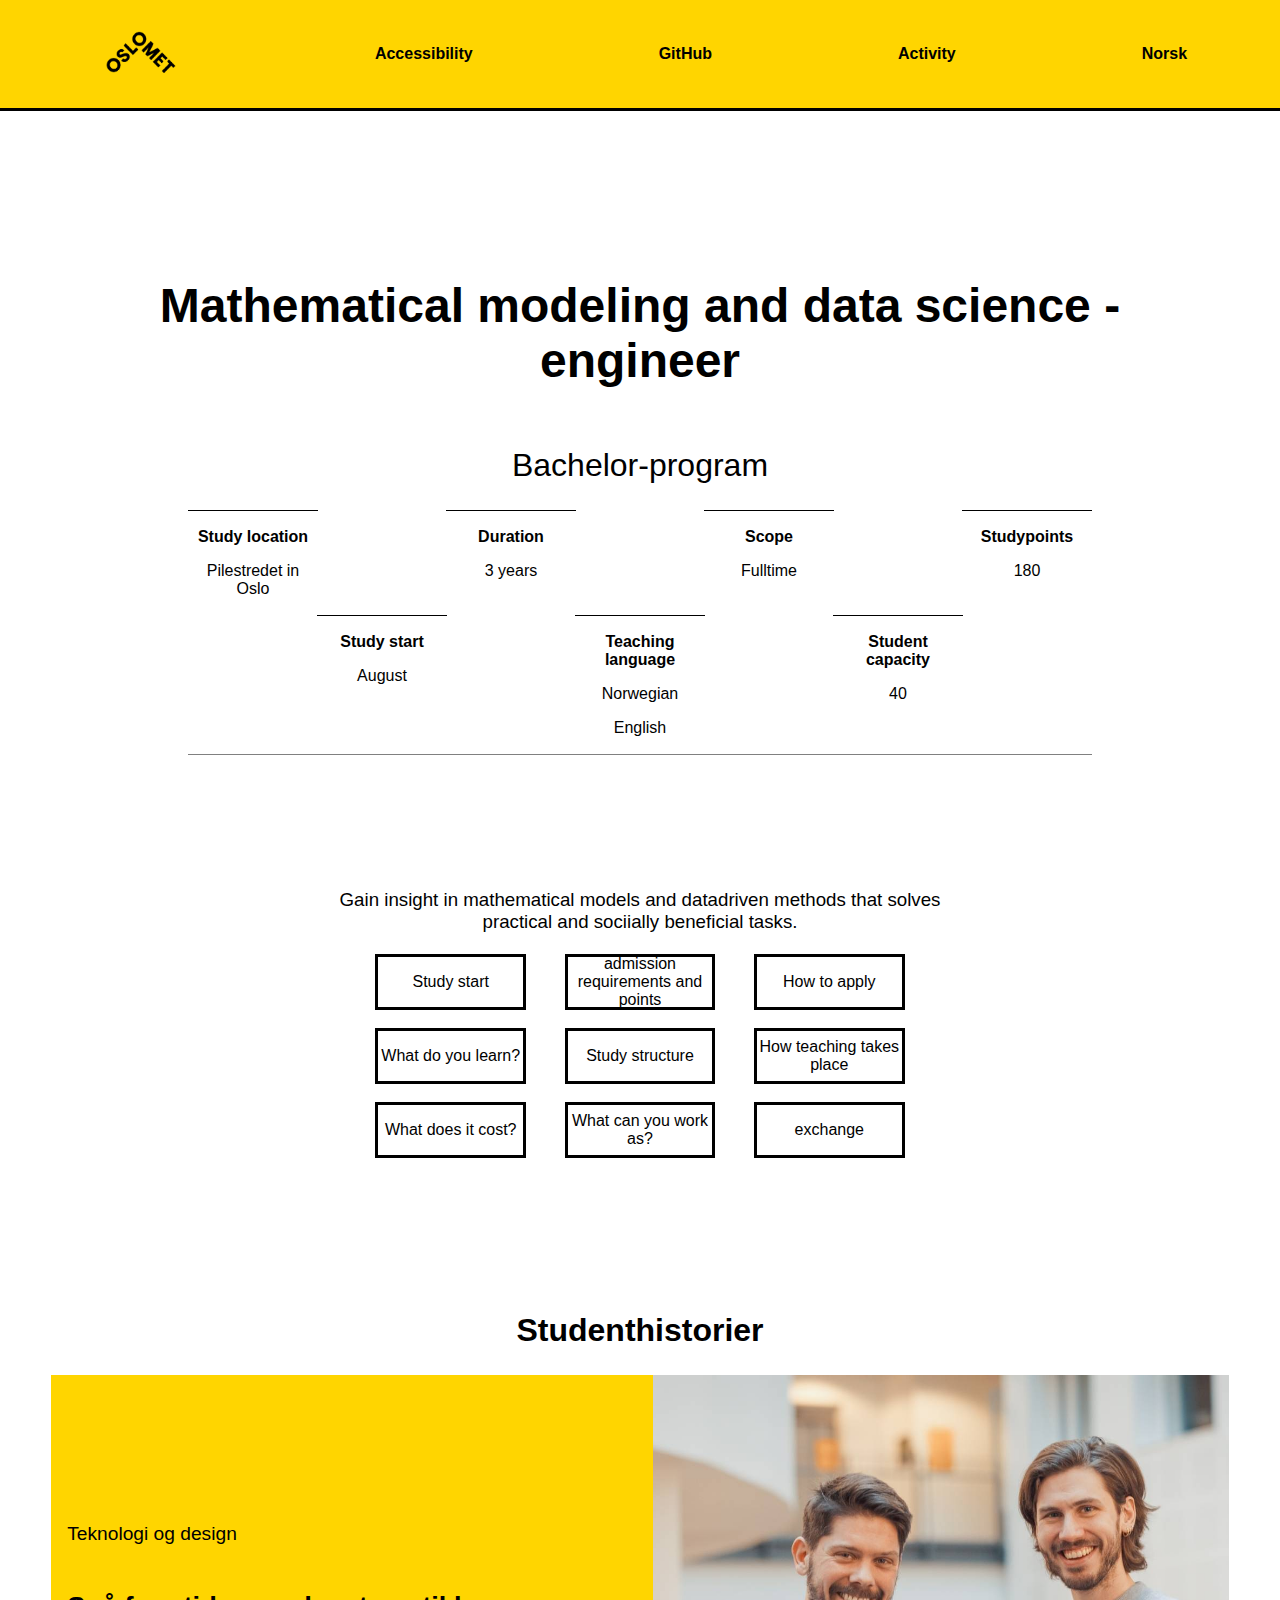
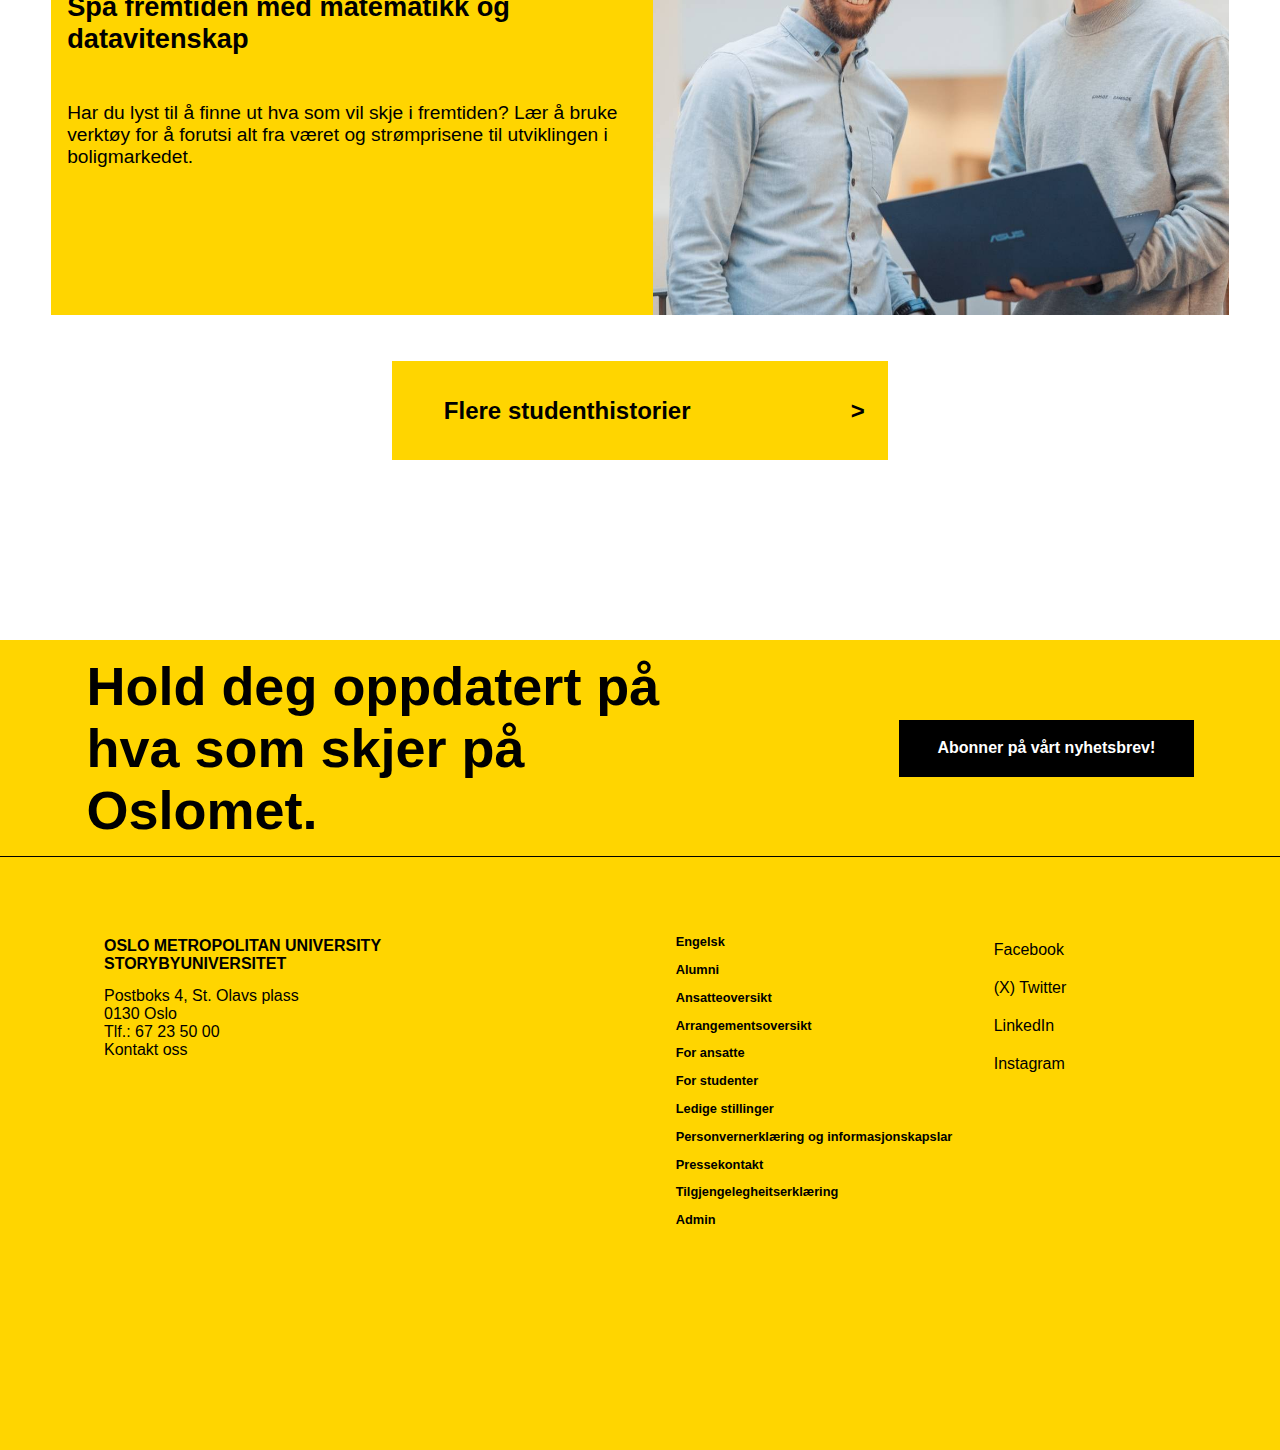
==== EnglishIndex.html @ 8f79d0a3 "translating the site" ====
<!DOCTYPE html>
<html lang="en">
<head>
    <meta charset="UTF-8">
    <meta name="viewport" content="width=device-width, initial-scale=1.0">
    <link rel="icon" href="Images/favicon.ico" type="image/x-icon">
    <link rel="stylesheet" href="style.css">
    <title>OsloMet</title>
    <script src="script.js"></script>
</head>
<body>
    <header>
        <nav>
            <a href="index.html"><img src="Images/OsloMet-logo.png" alt="Oslomet-Logo" id="OsloMetLogo" style="width: 6em"></a>
            <a href="undersider/accessibility.html" target="_blank"><p>Accessibility</p></a>
            <a href="undersider/github.html" target="_blank"><p>GitHub</p></a>
            <a href="undersider/activitiy.html" target="_blank"><p>Activity</p></a>
            <a href="index.html"><p>Norsk</p></a>
        <!-- The navigation bar that pops up under the main menu  -->
        <!-- <div id="bottomNav">
            <a href="undersider/accessibility.html" target="_blank"><p>Accessibility</p></a>
            <a href="undersider/github.html" target="_blank"><p>GitHub</p></a>
            <a href="undersider/activitiy.html" target="_blank"><p>Activity</p></a>
        </div> -->
        </nav>

        <!-- A darker layer that appears under the navigation bar and over the main content of the website that indicates
         that the bottom navigation bar is open-->
         <!-- <div id="Cover" onclick="closeUnderMenu()"></div> -->
    </header>
    <main>
        <h1>Mathematical modeling and data science - engineer</h1>
        <h2>Bachelor-program</h2>

        <table class="Bachelor-program">
            <tr>
                <td>
                    <p>Study location</p>
                    <p>Pilestredet in Oslo</p>
                </td>
                <td>
                    <p>Duration</p>
                    <p>3 years</p>
                </td>
                <td>
                    <p>Scope</p>
                    <p>Fulltime</p>
                </td>
                <td>
                    <p>Studypoints</p>
                    <p>180</p>
                </td>

            <tr>
                <td>
                    <p>Study start</p>
                    <p>August</p>
                </td>
                <td>
                    <p>Teaching language</p>
                    <p>Norwegian</p>
                    <p>English</p>
                </td>
                <td>
                    <p>Student capacity</p>
                    <p>40</p>
                </td>
            </tr>
            </tr>
        </table>
        
        <section>
            <h3>Gain insight in mathematical models and datadriven methods that solves practical and sociially beneficial tasks.</h3>
            <table>
                <tr>
                    <td class="InfoButton" id="button-1" onclick="openInfo('1')">Study start</td>
                    <td class="InfoButton" id="button-2" onclick="openInfo('2')">admission requirements and points</td>
                    <td class="InfoButton" id="button-3" onclick="openInfo('3')">How to apply</td>
                </tr>
                <tr>
                    <td class="InfoButton" id="button-4" onclick="openInfo('4')">What do you learn?</td>
                    <td class="InfoButton" id="button-5" onclick="openInfo('5')">Study structure</td>
                    <td class="InfoButton" id="button-6" onclick="openInfo('6')">How teaching takes place</td>
                </tr>
                <tr>
                    <td class="InfoButton" id="button-7" onclick="openInfo('7')">What does it cost?</td>
                    <td class="InfoButton"  id="button-8" onclick="openInfo('8')">What can you work as?</td>
                    <td class="InfoButton" id="button-9" onclick="openInfo('9')">exchange</td>
                </tr>
            </table>

            <div class="InfoSection" id="info-1">
                <p>
                    Informasjon om program, timeplaner, pensum, fadderuker og mye mer finner du på studiestartsiden for matematisk modellering og datavitenskap - ingeniør (student.oslomet.no).
                </p>
                <p>
                    NB! Vær obs på at timeplanen som ligger på studiestartsiden er en timeplan for alle studentene på kullet.
                </p>
                <p>
                    For å se din personlige timeplan må du logge deg inn på "Min side" (student.oslomet.no) etter at du har aktivert IT-kontoen din og du er blitt plassert i klasse/gruppe. Dette skjer vanligvis uken før studiestart.
                </p>
            </div>

            <div class="InfoSection" id="info-2">
                <p>
                    For å søke på dette programmet må du ha
                </p>
                <ul>
                    <li>
                        generell studiekompetanse (samordnaopptak.no) eller oppfylle kravene til realkompetanse
                    </li>
                    <li>
                        matematikk R1 og R2
                    </li>
                    <li>
                        fysikk 1
                    </li>
                </ul>
                <p>
                    Det kan ære konkurranse om plassene. Ved forrige opptak kom alle kvalifiserte søkere inn.
                </p>
                <p>
                    Hvis du mangler generell studiekompetanse eller enkelte fag fra videregående skole, kan du søke på dette studiet om du har bestått ettårig forkurs for ingeniørutdanning.
                </p>
            </div>

            <div class="InfoSection" id="info-3">
                <p>
                    Du søker på Samordna opptak med studiekode 215 503.
                </p>
                <ul>
                    <li>15. april: ordinær søknadsfrist</li>
                    <li>1. mars: frist for enkelte søkere</li>
                </ul>
                <p>
                    Mer om å søke på bachelor.
                </p>
            </div>

            <div class="InfoSection" id="info-4">
                <p>
                    Bachelor i matematisk modellering og datavitenskap kobler sammen matematikk, informatikk, fysikk og statistikk.  
                </p>
                <p>
                    Du får innsikt i matematiske modeller som brukes i praktisk problemløsning blant annet i medisinsk kjemi, biologiske prosesser og ulike samfunnssystemer. 
                </p>
                <p>
                    Det første studieåret har du emner i blant annet matematikk, programmering, fysikk og kjemi for å få en felles forståelse av tematikken.
                </p>
                <p>
                    Det siste semesteret skriver du en bacheloroppgave tett knyttet til problemstillinger i arbeidslivet.
                </p>
                <p>
                    Første året velger du hvilken av disse spesialiseringene du vil ta.
                </p>
                <p>INSERT BUTTONS</p>
            </div>
            
            <div class="InfoSection" id="info-5">
                <p>Info kommer etter hvert</p>
            </div>

            <div class="InfoSection" id="info-6">
                <p>
                    Undervisningen er en kombinasjon av
                </p>
                <ul>
                    <li>Prosjektarbeid</li>
                    <li>workshop</li>
                    <li>presentasjoner</li>
                    <li>veiledninger</li>
                    <li>diskusjoner og refleksjoner</li>
                    <li>forelesninger</li>
                    <li>selvstudier</li>
                    <li>gruppearbeid</li>
                    <li>arbeidslivsrelevant bacheloroppgave</li>
                </ul>
                <p>
                    For å gjennomføre studiet på normert tid, må du regne med å bruke om lag 40 timer per uke på studierelatert arbeid gjennom hele semesteret.  
                </p>
            </div>

            <div class="InfoSection" id="info-7">
                <p>
                    Det er ikke studieavgift på dette studiet. Du betaler en semesteravgift hvert semester (student.oslomet.no).
                </p>
            </div>

            <div class="InfoSection" id="info-8">
                <p>
                    Med dette studiet får du IT-kompetanse som er etterspurt i arbeidslivet, særlig om du velger spesialiseringene vitenskapelige beregninger eller statistiske og datadrevne metoder. 
                </p>
                <p>
                    Spesialiseringen i matematikk og fysikk retter seg mer mot videre studier, men også her får du etterspurt kompetanse i arbeidslivet etter bachelorstudiet. 
                </p>
                <p>
                    Matematisk modellering og datavitenskap blir stadig viktigere som basisgrunnlag, i for eksempel beregninger knyttet til klima, forsikring og finans, og datadrevne metoder for verdiskaping. 
                </p>
                <p>
                    Datadrevne metoder og maskinlæring er i dag svært mye brukt i arbeidslivet. 
                </p>
            </div>

            <div class="InfoSection" id="info-9">
                <p>Du kan dra på utveksling i femte semester.</p>
            </div>
        </section>




        <h2 style="font-weight: bold;">Studenthistorier</h2>

        <div class="teknologiogdesign">
            <div>
                <p>Teknologi og design</p>
                <h3 style="font-size: 1.7em;">Spå fremtiden med matematikk og datavitenskap</h3>
                <p>Har du lyst til å finne ut hva som vil skje i fremtiden? Lær å bruke verktøy for
                 å forutsi alt fra været og strømprisene til utviklingen i boligmarkedet.</p>
            </div>
            <picture><img src="Images/teknologiogdesign.jpg"></picture>
        </div>

        <div id="studenthistorier">
            <ul id="studenthistorierknapp">
                <li>Flere studenthistorier</li>
                <li>></li>
            </ul>
        </div>

    </main>

    <footer>
        <div id="footertop">
            <h1 id="footeroverskrift">Hold deg oppdatert på hva som skjer på Oslomet.</h1>
            <div id="footerknapp">
                <a href ="https://www.oslomet.no/nyhetsbrev">Abonner på vårt nyhetsbrev!</a>
            </div>
        </div>
        <div id="footerinfo">
            <div>
                <ul>
                <li><h2>OSLO METROPOLITAN UNIVERSITY <br> STORYBYUNIVERSITET</h2></li>
                <li>Postboks 4, St. Olavs plass <br>
                    0130 Oslo <br>
                    Tlf.: 67 23 50 00
                </li>
                    <li>Kontakt oss</li>
                </ul>
            </div>
            <div>
                <ul id="liste">
                    <li><p>Engelsk</p></li>
                    <li><p>Alumni</p></li>
                    <li><p>Ansatteoversikt</p></li>
                    <li><p>Arrangementsoversikt</p></li>
                    <li><p>For ansatte</p></li>
                    <li><p>For studenter</p></li>
                    <li><p>Ledige stillinger</p></li>
                    <li><p>Personvernerklæring og informasjonskapslar</p></li>
                    <li><p>Pressekontakt</p></li>
                    <li><p>Tilgjengelegheitserklæring</p></li>
                    <li><p>Admin</p></li>
                </ul>
            </div>
            <div id="medier">
                <ul>
                    <li>Facebook</li>
                    <li>(X) Twitter</li>
                    <li>LinkedIn</li>
                    <li>Instagram</li>
                </ul>
            </div>
        </div>
    </footer>
</body>
</html>
---- style.css ----
body {
    margin: 0;
    font-family: Moderat, Avenir, Helvetica, Arial, sans-serif;
    overflow-x: hidden;
    background-color: white;
}


/* Start of the Navigation bar */

nav {
    background-color: rgb(255,213,0);

    width: 100%;
    max-width: 100%;
    height: 12vh;
    display: flex;
    justify-content: space-around;
    align-items: center;
    border-bottom-style: solid;
    position: relative;
    z-index: 10;
}

nav p {
    display: flex;
    flex-direction: row;
    font-weight: bold;
    cursor: pointer;
}

/* #bottomNav {
    top: 0;
    width: 60%;
    height: 12vh;
    background-color: rgb(255,213,0);
    display: none;
    flex-direction: row;
    justify-content: space-around;
    align-items: center;
    position: absolute;
    z-index: 10;
    margin-top: 12.4vh;
}

#Cover {
    display: none;
    width: 100vw;
    height: 100vh;
    background-color: black;
    opacity: 0.5;
    top: 0;
    position: fixed;
    z-index: 1;
} */

/* End of Navigation Bar */

/* Start of the main content */
main {
    margin-top: 15vh;
    margin-left: 5vw;
    margin-right: 5vw;
    display: flex;
    flex-direction: column;
    align-items: center;
    text-align: center;
}

main h1 {
    font-size: 3em;
    text-align: center;
}

main h2 {
    font-size: 2em;
    font-weight: lighter;
    text-align: center;
}

.Bachelor-program {
    border-bottom-style: solid;
    border-width: 0.1em;
    display: flex;
}

.Bachelor-program tr {
    display: flex;
    justify-content: center;
    gap: 10vw;
}

.Bachelor-program td {
    border-top-style: solid;
    border-width: 0.1em;
    width: 10vw;
    text-align: center;

}

td p:first-child {
    font-weight: bold;
}

section {
    display: flex;
    flex-direction: column;
    align-items: center;
    padding: 5rem;
}

section h3 {
    margin-top: 6vh;
    font-weight: lighter;
    width: 50vw;
}

section table {
    margin-bottom: 3vh;
}

section tr {
    display: flex;
    margin-bottom: 2vh;
    gap: 3vw;
}

section td {
    display: grid;
    place-content: center;
    border-style: solid;
    width: 100%;
    height: 100%;
    cursor: pointer;
    height: 3em;
}

.InfoSection {
    display: none;
    border-style: solid;
    flex-direction: column;
    justify-content: center;
    align-items: center;
    width: 60vw;
    min-height: 40vh;
    background-color: rgb(255,213,0);
}

.InfoSection p {
    margin-left: 1vw;
}

.InfoSection ul {
    list-style-type: disc;
}

.teknologiogdesign{
    background-color: rgb(255,213,0);
    display: flex;
    /* flex-wrap: wrap-reverse; */
    width: 92vw;
    height: 60vh;
}

.teknologiogdesign h3 {
    width: none;
}

.teknologiogdesign div {
    display: flex;
    flex-direction: column;
    text-align: start;
    padding-left: 1em;
    justify-content: center;
}

.teknologiogdesign p{
    font-size: 1.2em;
}

.teknologiogdesign img {
    width: 45vw;
    height: 100%;
    object-fit: cover;

}




#studenthistorier{
    margin-top: 4%; 
    background-color: rgb(255,213,0);
    width: 40%;
    padding: 1%;
    padding-right: 2%;
    font-size: 1.5em;
    font-weight: bold;
    transition: background-color 0.4s ease-in-out;
    margin-bottom: 20vh;
    
}

#studenthistorier:hover{
    background-color: rgb(201, 168, 3);
}

#studenthistorierknapp{
    display: flex;
    flex-direction: row;
    justify-content: space-between;
}
/* End of the main content */

/* Start of the footer */
footer{
    background-color: rgb(255,213,0);
    height: 90vh;
    position: relative;
    z-index: 0;
}

#footertop{
    border-bottom: 1px solid black;
    height: 24vh;
    display: flex;
    flex-direction: row;
    justify-content: space-around;
    align-items: center;
}

#footeroverskrift{
    font-family: Moderat, Avenir, Helvetica, Arial, sans-serif;
    font-size: 6vh; 
    width: 50%;
}

#footerknapp{
    background-color: black;
    font-weight: bold;
    color: white;
    width: 20vw;
    padding: 1.5vw;
    text-align: center;
    font-family: Moderat, Avenir, Helvetica, Arial, sans-serif;
    cursor: pointer;
}

#footerinfo{
    display: flex;
    gap: 10vw;
    margin: 5%;
}

h2{
    font-size: 1em;
}

ul{
    list-style: none;
}

#liste{
    font-weight: bold;
    font-size: 0.8em;
    margin-left: 40%;
    width: 100%;
    display: flex;
    flex-direction: column;
}

#liste p{
    margin-top: 0px;
    display: inline-block;
}

.lenkeliste:hover{
    text-decoration: underline;
    text-decoration-thickness: 2px;
    text-underline-offset: 3px;
    cursor: pointer;
}

#medier li{
    margin-top: 20px;
}

#logo{
    width: 5%;
    margin-left: 0%;
}

a {
    color: inherit;
    text-decoration: inherit;
  }

  /* End of footer */
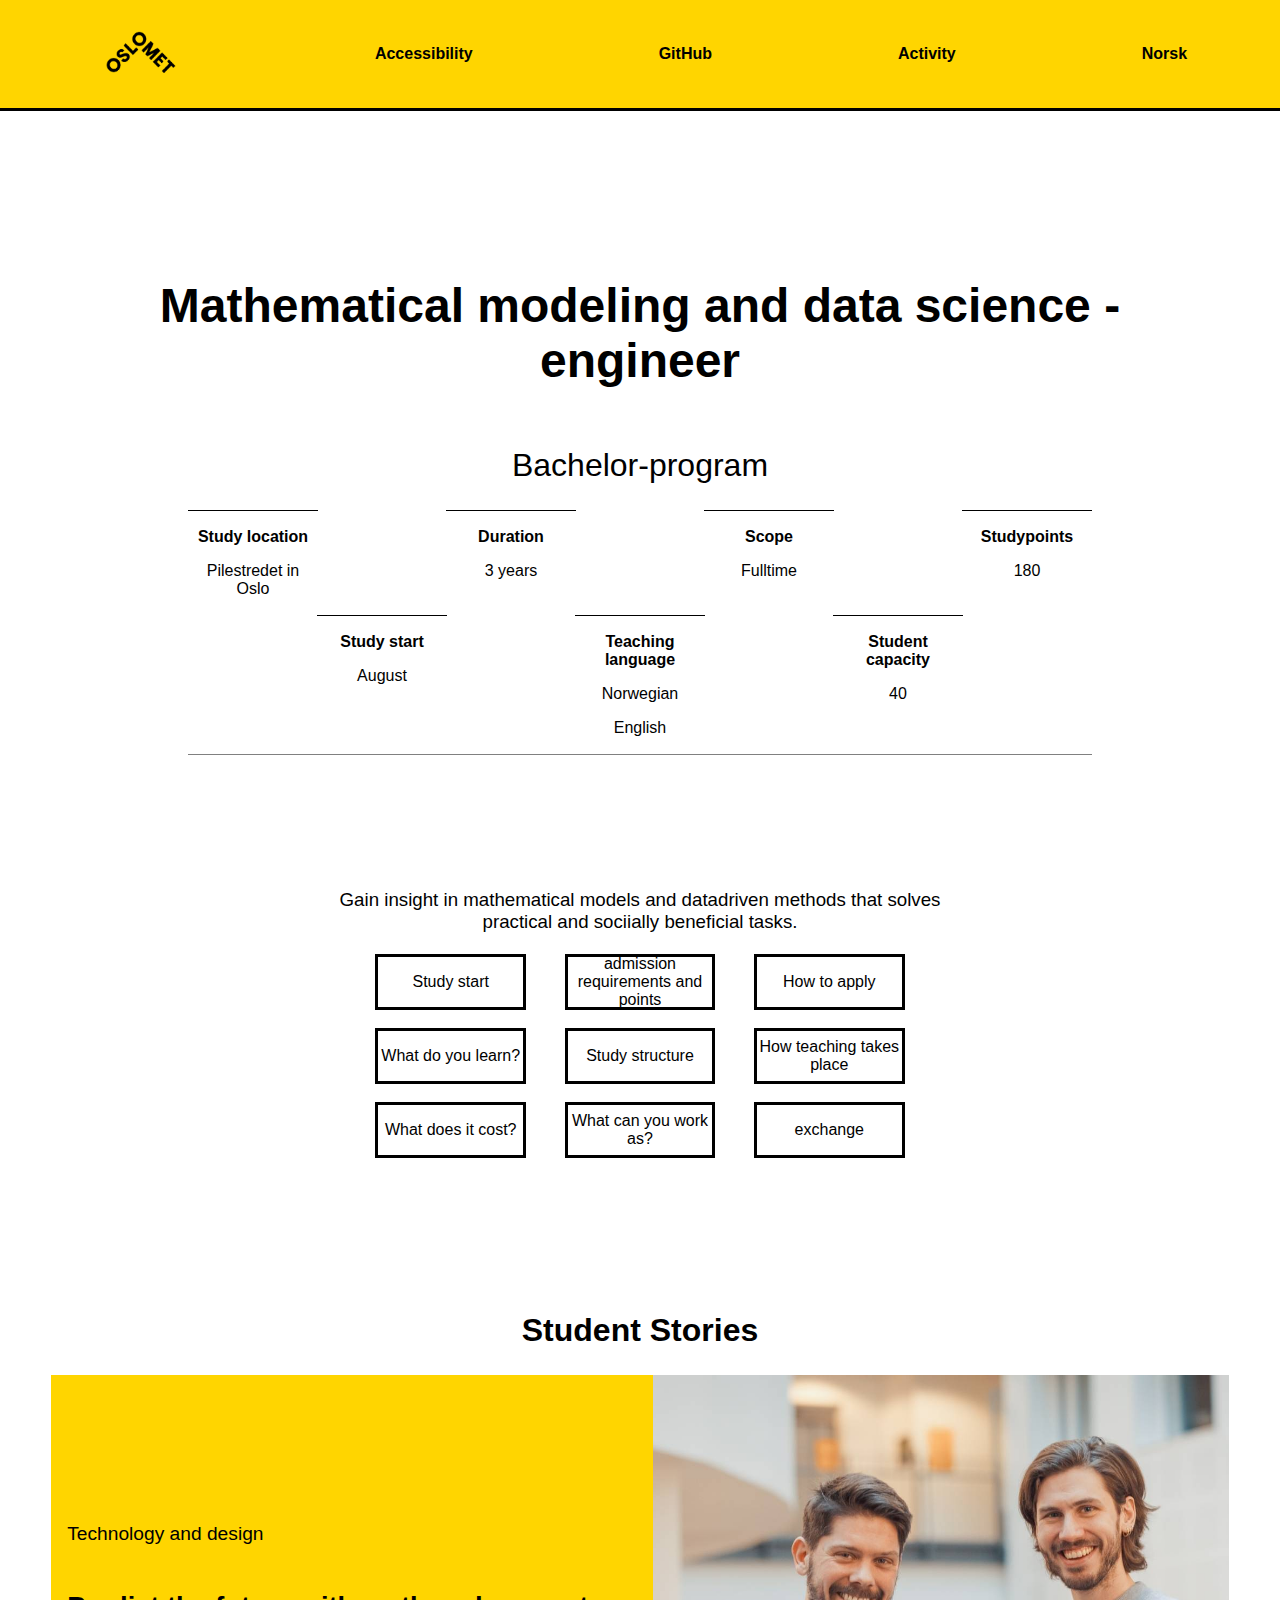
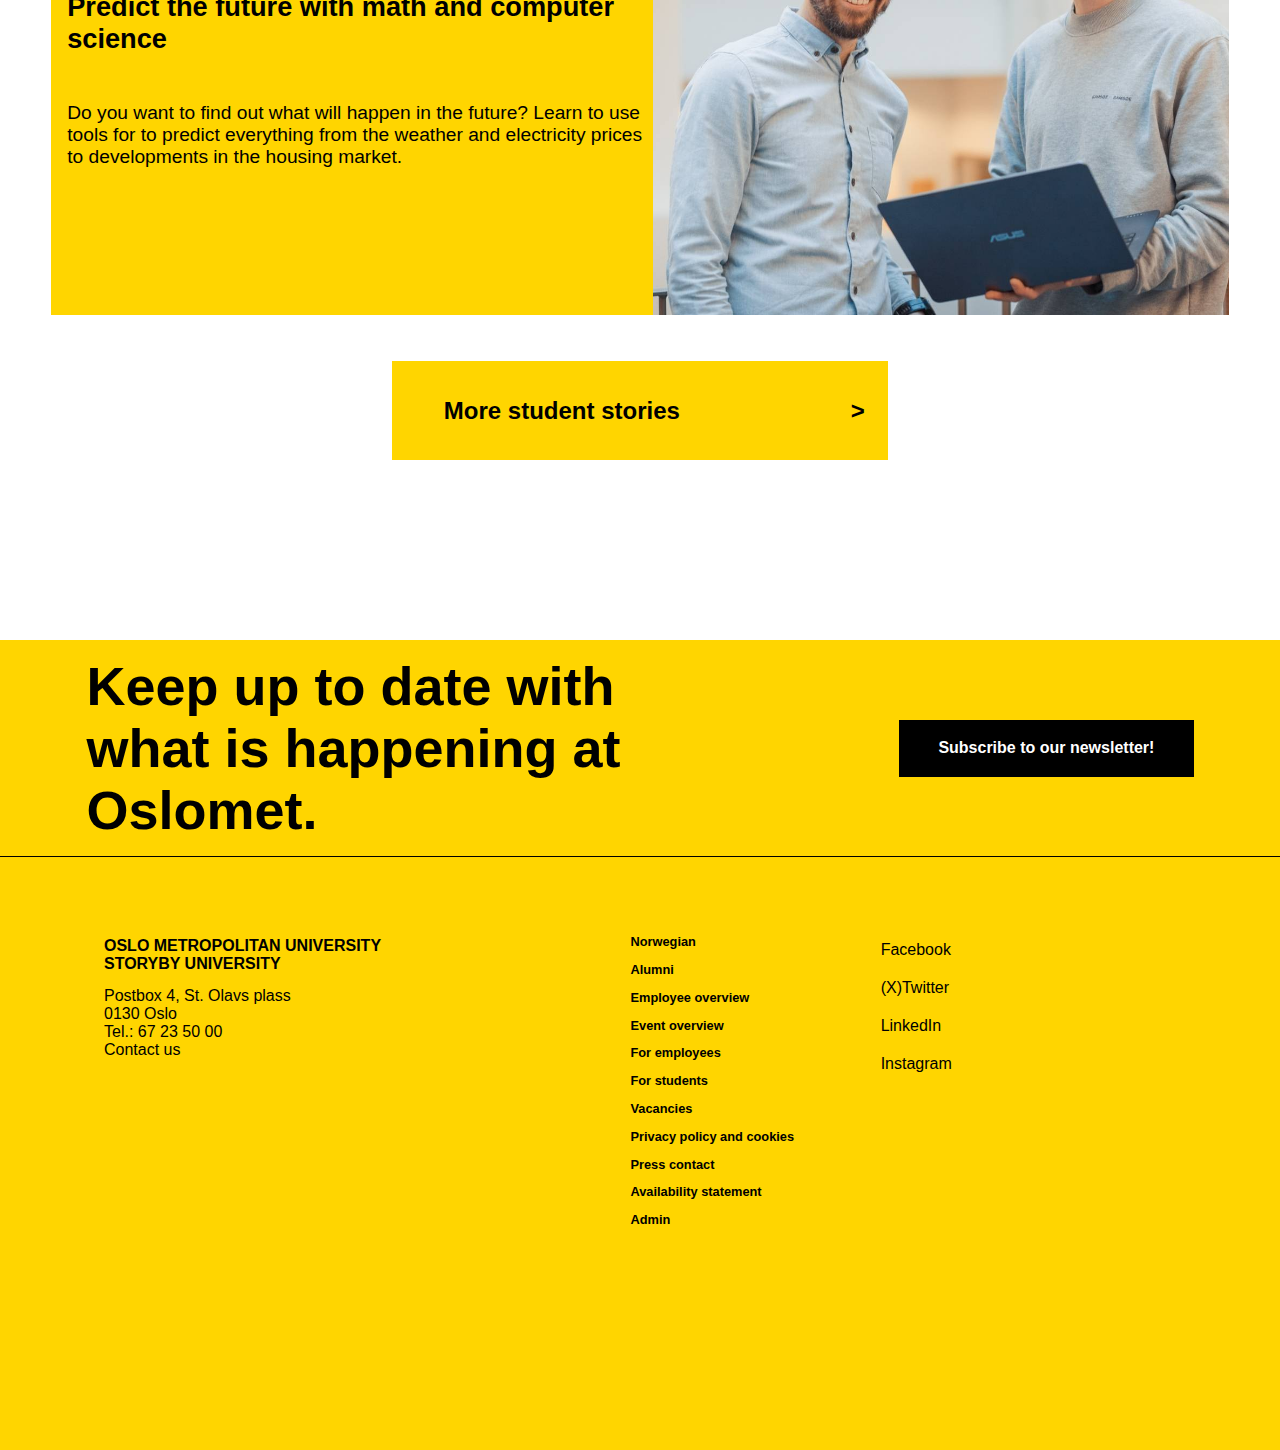
==== commit 11939770: "Transladet english page" ====
--- a/EnglishIndex.html
+++ b/EnglishIndex.html
@@ -12,9 +12,9 @@
     <header>
         <nav>
             <a href="index.html"><img src="Images/OsloMet-logo.png" alt="Oslomet-Logo" id="OsloMetLogo" style="width: 6em"></a>
-            <a href="undersider/accessibility.html" target="_blank"><p>Accessibility</p></a>
-            <a href="undersider/github.html" target="_blank"><p>GitHub</p></a>
-            <a href="undersider/activitiy.html" target="_blank"><p>Activity</p></a>
+            <a href="subsites/accessibility.html" target="_blank"><p>Accessibility</p></a>
+            <a href="subsites/github.html" target="_blank"><p>GitHub</p></a>
+            <a href="subsites/activitiy.html" target="_blank"><p>Activity</p></a>
             <a href="index.html"><p>Norsk</p></a>
         <!-- The navigation bar that pops up under the main menu  -->
         <!-- <div id="bottomNav">
@@ -94,64 +94,64 @@
                     Informasjon om program, timeplaner, pensum, fadderuker og mye mer finner du på studiestartsiden for matematisk modellering og datavitenskap - ingeniør (student.oslomet.no).
                 </p>
                 <p>
-                    NB! Vær obs på at timeplanen som ligger på studiestartsiden er en timeplan for alle studentene på kullet.
-                </p>
-                <p>
-                    For å se din personlige timeplan må du logge deg inn på "Min side" (student.oslomet.no) etter at du har aktivert IT-kontoen din og du er blitt plassert i klasse/gruppe. Dette skjer vanligvis uken før studiestart.
+                    NB! Please note that the timetable on the study start page is a timetable for all students on the college.
+                </p>
+                <p>
+                    To see your personal timetable, you must log in to "My page" (student.oslomet.no) after you have activated your IT account and you have been placed in a class/group. This usually happens the week before the start of studies.
                 </p>
             </div>
 
             <div class="InfoSection" id="info-2">
                 <p>
-                    For å søke på dette programmet må du ha
-                </p>
-                <ul>
-                    <li>
-                        generell studiekompetanse (samordnaopptak.no) eller oppfylle kravene til realkompetanse
-                    </li>
-                    <li>
-                        matematikk R1 og R2
-                    </li>
-                    <li>
-                        fysikk 1
-                    </li>
-                </ul>
-                <p>
-                    Det kan ære konkurranse om plassene. Ved forrige opptak kom alle kvalifiserte søkere inn.
-                </p>
-                <p>
-                    Hvis du mangler generell studiekompetanse eller enkelte fag fra videregående skole, kan du søke på dette studiet om du har bestått ettårig forkurs for ingeniørutdanning.
+                    To apply for this program you must have
+                </p>
+                <ul>
+                    <li>
+                        general study skills (samordnaopptak.no) or fulfill the requirements for practical skills
+                    </li>
+                    <li>
+                        mathematics R1 and R2
+                    </li>
+                    <li>
+                        physics 1
+                    </li>
+                </ul>
+                <p>
+                    There may be competition for places. At the previous admission, all qualified applicants entered.
+                </p>
+                <p>
+                    If you lack general study skills or certain subjects from upper secondary school, you can apply for this study if you have passed a one-year preparatory course for engineering education.
                 </p>
             </div>
 
             <div class="InfoSection" id="info-3">
                 <p>
-                    Du søker på Samordna opptak med studiekode 215 503.
-                </p>
-                <ul>
-                    <li>15. april: ordinær søknadsfrist</li>
-                    <li>1. mars: frist for enkelte søkere</li>
-                </ul>
-                <p>
-                    Mer om å søke på bachelor.
+                    You apply to samordnaopptak.no with study code 215 503.
+                </p>
+                <ul>
+                    <li>15. April: ordinary application deadline</li>
+                    <li>1. March: deadline for some applicants</li>
+                </ul>
+                <p>
+                    More about applying for a bachelor's degree.
                 </p>
             </div>
 
             <div class="InfoSection" id="info-4">
                 <p>
-                    Bachelor i matematisk modellering og datavitenskap kobler sammen matematikk, informatikk, fysikk og statistikk.  
-                </p>
-                <p>
-                    Du får innsikt i matematiske modeller som brukes i praktisk problemløsning blant annet i medisinsk kjemi, biologiske prosesser og ulike samfunnssystemer. 
-                </p>
-                <p>
-                    Det første studieåret har du emner i blant annet matematikk, programmering, fysikk og kjemi for å få en felles forståelse av tematikken.
-                </p>
-                <p>
-                    Det siste semesteret skriver du en bacheloroppgave tett knyttet til problemstillinger i arbeidslivet.
-                </p>
-                <p>
-                    Første året velger du hvilken av disse spesialiseringene du vil ta.
+                    Bachelor in mathematical modeling and data science connects mathematics, computer science, physics and statistics.
+                </p>
+                <p>
+                    You gain insight into mathematical models that are used in practical problem solving, for example in medicinal chemistry, biological processes and various social systems.
+                </p>
+                <p>
+                    In the first year of study, you have subjects in, among other things, mathematics, programming, physics and chemistry to gain a common understanding of the subject matter.
+                </p>
+                <p>
+                    In the last semester, you write a bachelor's thesis closely related to issues in working life.
+                </p>
+                <p>
+                    In the first year, you choose which of these specializations you want to take.
                 </p>
                 <p>INSERT BUTTONS</p>
             </div>
@@ -162,111 +162,117 @@
 
             <div class="InfoSection" id="info-6">
                 <p>
-                    Undervisningen er en kombinasjon av
-                </p>
-                <ul>
-                    <li>Prosjektarbeid</li>
+                    The teaching is a combination of
+                </p>
+                <ul>
+                    <li>project work</li>
                     <li>workshop</li>
-                    <li>presentasjoner</li>
-                    <li>veiledninger</li>
-                    <li>diskusjoner og refleksjoner</li>
-                    <li>forelesninger</li>
-                    <li>selvstudier</li>
-                    <li>gruppearbeid</li>
-                    <li>arbeidslivsrelevant bacheloroppgave</li>
-                </ul>
-                <p>
-                    For å gjennomføre studiet på normert tid, må du regne med å bruke om lag 40 timer per uke på studierelatert arbeid gjennom hele semesteret.  
+                    <li>presentations</li>
+                    <li>guides</li>
+                    <li>discussions and reflections</li>
+                    <li>lectures</li>
+                    <li>self studies</li>
+                    <li>group work</li>
+                    <li>Bachelor's thesis relevant to working life</li>
+                </ul>
+                <p>
+                    In order to complete the course in the stipulated time, you must expect to spend around 40 hours per week on study-related work throughout the semester.
                 </p>
             </div>
 
             <div class="InfoSection" id="info-7">
                 <p>
-                    Det er ikke studieavgift på dette studiet. Du betaler en semesteravgift hvert semester (student.oslomet.no).
+                    There is no tuition fee for this course. You pay a semester fee each semester (student.oslomet.no).
                 </p>
             </div>
 
             <div class="InfoSection" id="info-8">
                 <p>
-                    Med dette studiet får du IT-kompetanse som er etterspurt i arbeidslivet, særlig om du velger spesialiseringene vitenskapelige beregninger eller statistiske og datadrevne metoder. 
-                </p>
-                <p>
-                    Spesialiseringen i matematikk og fysikk retter seg mer mot videre studier, men også her får du etterspurt kompetanse i arbeidslivet etter bachelorstudiet. 
-                </p>
-                <p>
-                    Matematisk modellering og datavitenskap blir stadig viktigere som basisgrunnlag, i for eksempel beregninger knyttet til klima, forsikring og finans, og datadrevne metoder for verdiskaping. 
-                </p>
-                <p>
-                    Datadrevne metoder og maskinlæring er i dag svært mye brukt i arbeidslivet. 
+                    With this study, you get IT skills that are in demand in working life, especially if you choose the specializations scientific calculations or statistical and data-driven methods.
+                </p>
+                <p>
+                    The specialization in mathematics and physics is aimed more at further studies, but here, too, you get skills that are in demand in working life after your bachelor's degree.
+                </p>
+                <p>
+                    Mathematical modeling and data science are becoming increasingly important as a basis, for example in calculations related to climate, insurance and finance, and data-driven methods for value creation.
+                </p>
+                <p>
+                    Data-driven methods and machine learning are today very widely used in working life.
                 </p>
             </div>
 
             <div class="InfoSection" id="info-9">
-                <p>Du kan dra på utveksling i femte semester.</p>
+                <p>
+                    You can go on exchange in the fifth semester.
+                </p>
             </div>
         </section>
 
 
 
 
-        <h2 style="font-weight: bold;">Studenthistorier</h2>
+        <h2 style="font-weight: bold;">Student Stories</h2>
 
         <div class="teknologiogdesign">
             <div>
-                <p>Teknologi og design</p>
-                <h3 style="font-size: 1.7em;">Spå fremtiden med matematikk og datavitenskap</h3>
-                <p>Har du lyst til å finne ut hva som vil skje i fremtiden? Lær å bruke verktøy for
-                 å forutsi alt fra været og strømprisene til utviklingen i boligmarkedet.</p>
+                <p>Technology and design</p>
+                <h3 style="font-size: 1.7em;">Predict the future with math and computer science</h3>
+                <p>Do you want to find out what will happen in the future? Learn to use tools for
+                to predict everything from the weather and electricity prices to developments in the housing market.</p>
             </div>
             <picture><img src="Images/teknologiogdesign.jpg"></picture>
         </div>
-
+       
         <div id="studenthistorier">
             <ul id="studenthistorierknapp">
-                <li>Flere studenthistorier</li>
+                <li>More student stories</li>
                 <li>></li>
             </ul>
         </div>
-
+       
     </main>
-
+       
     <footer>
         <div id="footertop">
-            <h1 id="footeroverskrift">Hold deg oppdatert på hva som skjer på Oslomet.</h1>
+            <h1 id="footeroverskrift">Keep up to date with what is happening at Oslomet.</h1>
             <div id="footerknapp">
-                <a href ="https://www.oslomet.no/nyhetsbrev">Abonner på vårt nyhetsbrev!</a>
+                <a href ="https://www.oslomet.no/nyhetsbrev">Subscribe to our newsletter!</a>
             </div>
         </div>
         <div id="footerinfo">
             <div>
                 <ul>
-                <li><h2>OSLO METROPOLITAN UNIVERSITY <br> STORYBYUNIVERSITET</h2></li>
-                <li>Postboks 4, St. Olavs plass <br>
+                <li><h2>OSLO METROPOLITAN UNIVERSITY <br> STORYBY UNIVERSITY</h2></li>
+                <li>Postbox 4, St. Olavs plass <br>
                     0130 Oslo <br>
-                    Tlf.: 67 23 50 00
+                    Tel.: 67 23 50 00
                 </li>
-                    <li>Kontakt oss</li>
+                    <li>Contact us</li>
                 </ul>
             </div>
             <div>
                 <ul id="liste">
-                    <li><p>Engelsk</p></li>
+                    <li>
+                        <a href="index.html">
+                            <p>Norwegian</p>
+                        </a>
+                    </li>
                     <li><p>Alumni</p></li>
-                    <li><p>Ansatteoversikt</p></li>
-                    <li><p>Arrangementsoversikt</p></li>
-                    <li><p>For ansatte</p></li>
-                    <li><p>For studenter</p></li>
-                    <li><p>Ledige stillinger</p></li>
-                    <li><p>Personvernerklæring og informasjonskapslar</p></li>
-                    <li><p>Pressekontakt</p></li>
-                    <li><p>Tilgjengelegheitserklæring</p></li>
+                    <li><p>Employee overview</p></li>
+                    <li><p>Event overview</p></li>
+                    <li><p>For employees</p></li>
+                    <li><p>For students</p></li>
+                    <li><p>Vacancies</p></li>
+                    <li><p>Privacy policy and cookies</p></li>
+                    <li><p>Press contact</p></li>
+                    <li><p>Availability statement</p></li>
                     <li><p>Admin</p></li>
                 </ul>
             </div>
             <div id="medier">
                 <ul>
                     <li>Facebook</li>
-                    <li>(X) Twitter</li>
+                    <li>(X)Twitter</li>
                     <li>LinkedIn</li>
                     <li>Instagram</li>
                 </ul>
--- a/style.css
+++ b/style.css
@@ -10,16 +10,13 @@
 
 nav {
     background-color: rgb(255,213,0);
-
     width: 100%;
     max-width: 100%;
     height: 12vh;
     display: flex;
+    align-items: center;
     justify-content: space-around;
-    align-items: center;
     border-bottom-style: solid;
-    position: relative;
-    z-index: 10;
 }
 
 nav p {
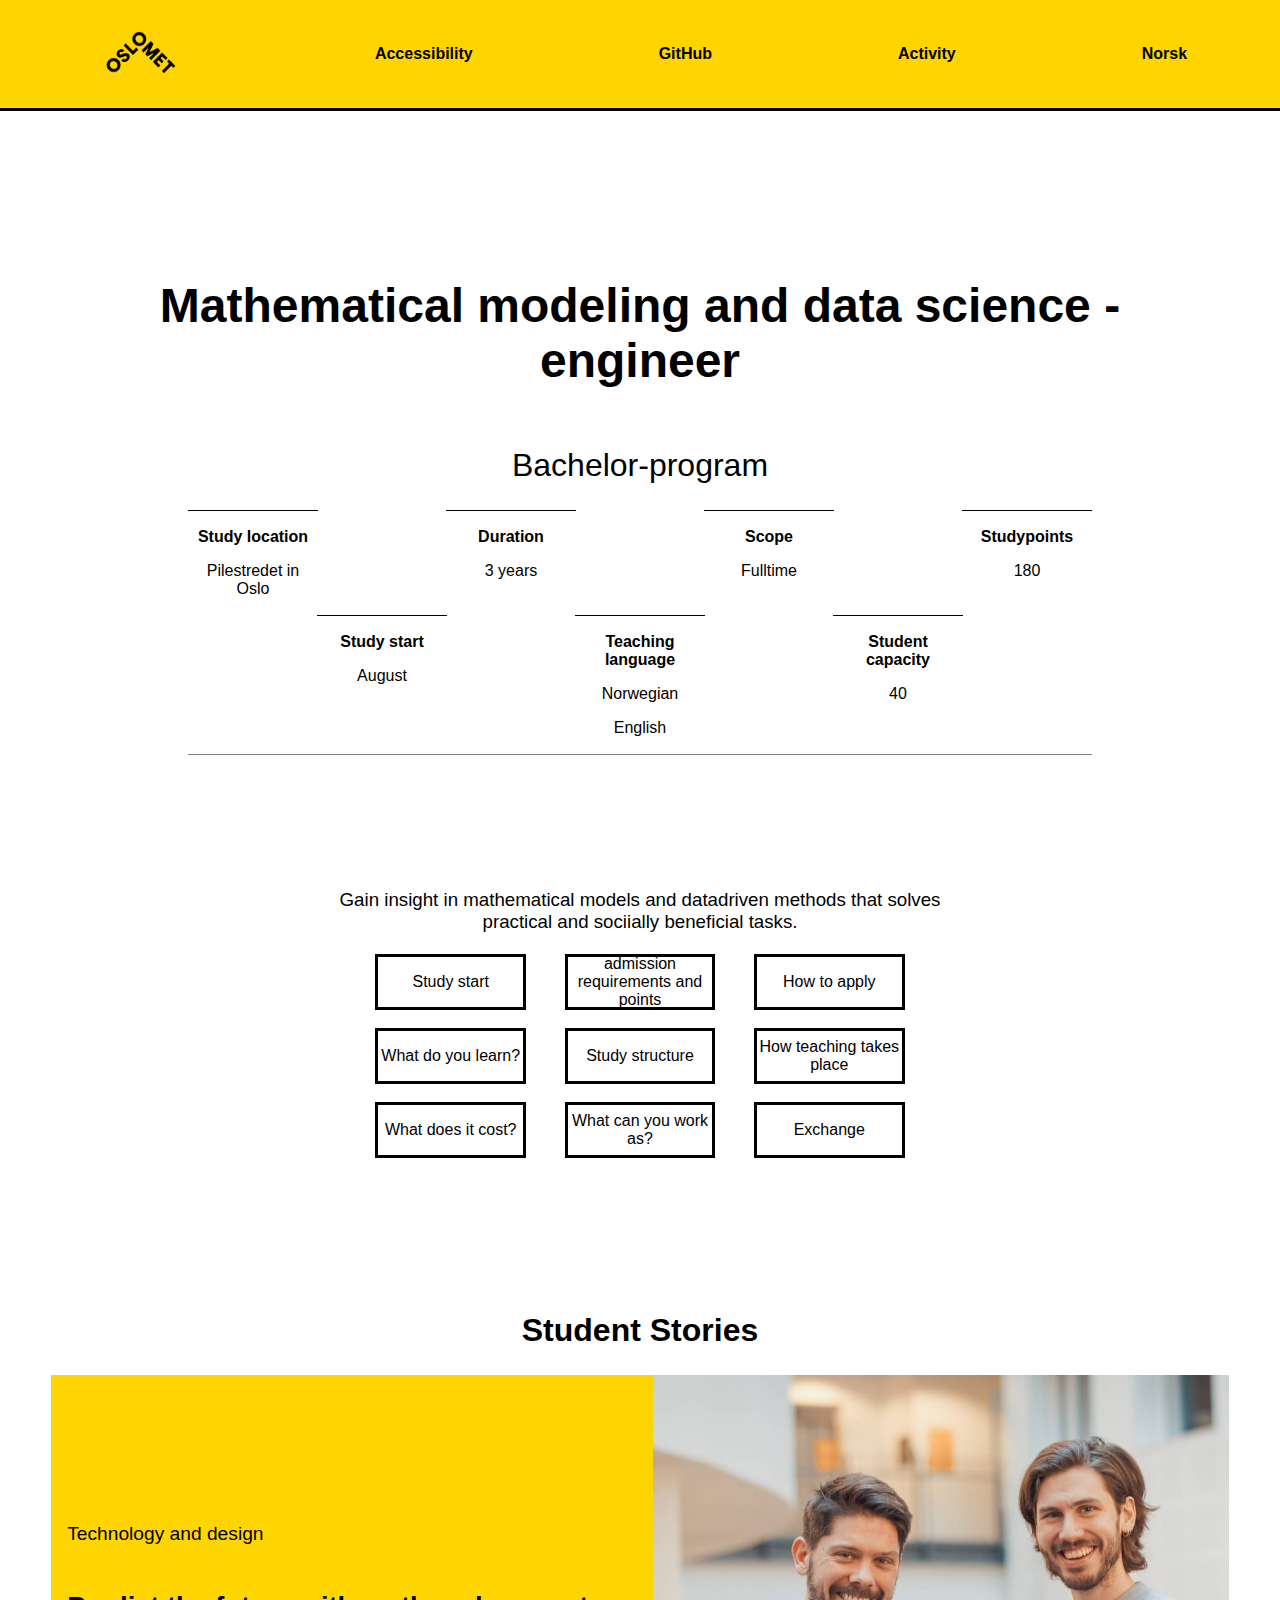
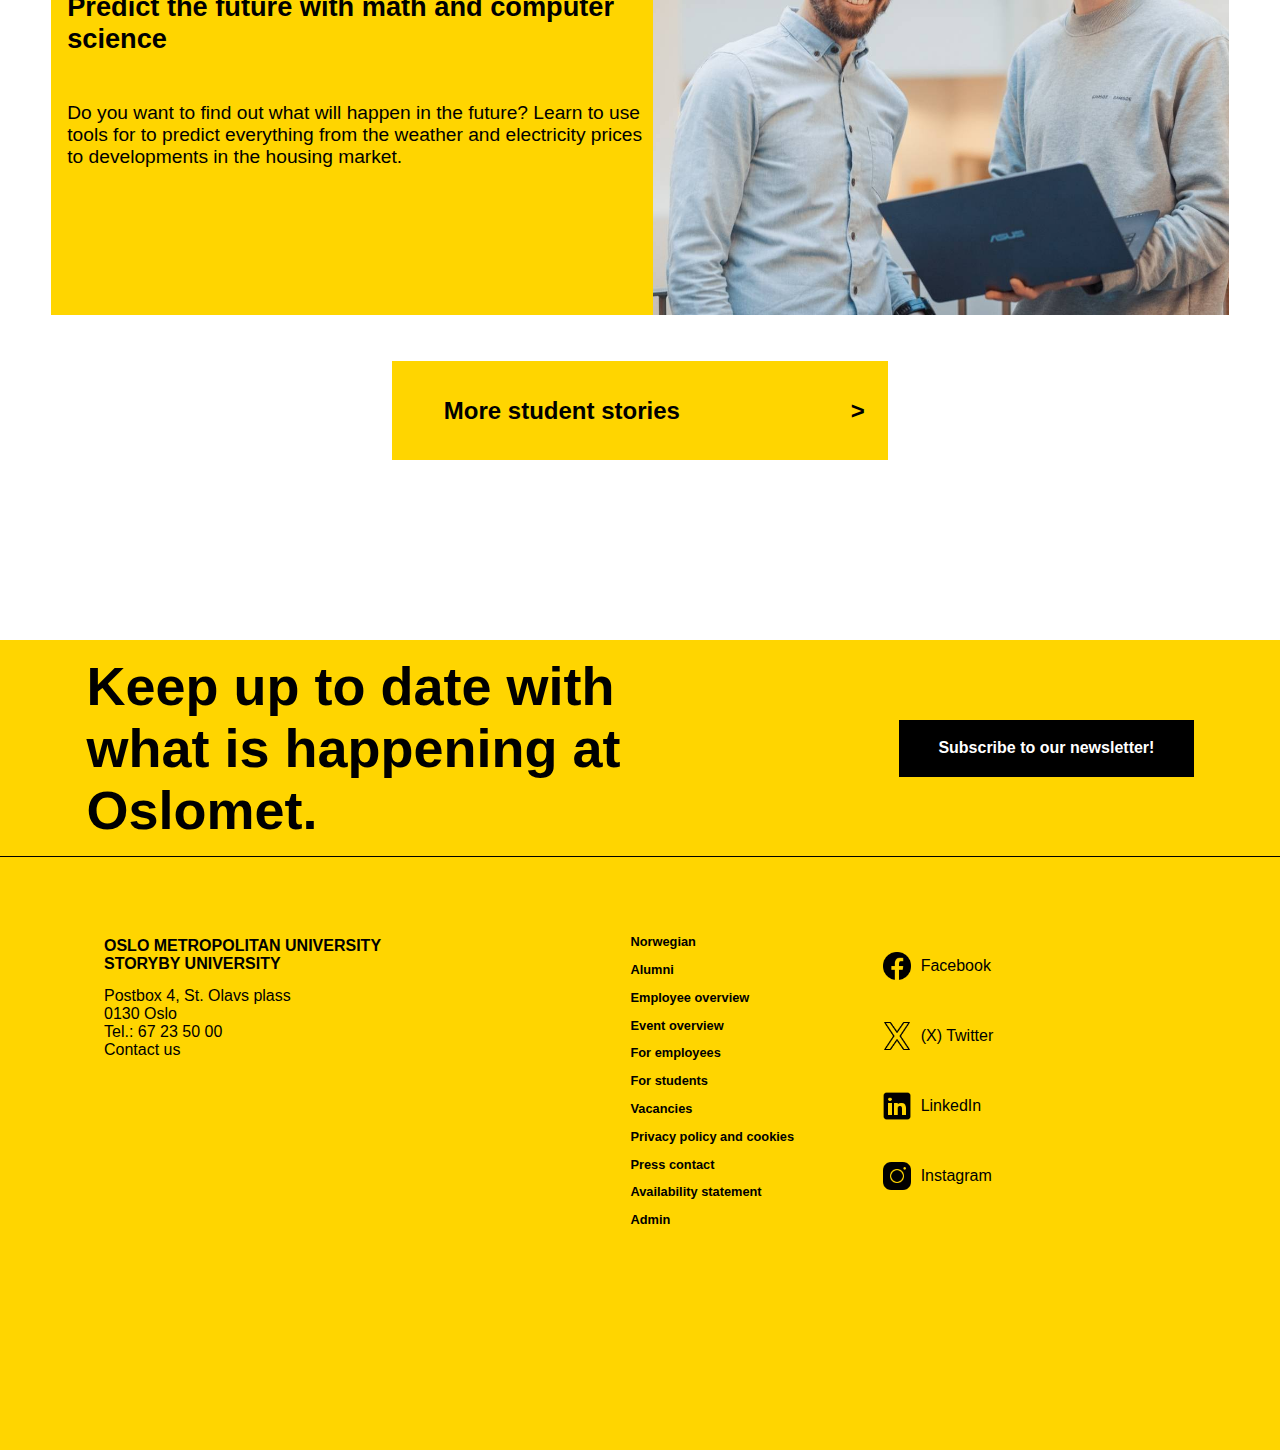
==== commit 35221894: "Added icons in footer" ====
--- a/EnglishIndex.html
+++ b/EnglishIndex.html
@@ -85,7 +85,7 @@
                 <tr>
                     <td class="InfoButton" id="button-7" onclick="openInfo('7')">What does it cost?</td>
                     <td class="InfoButton"  id="button-8" onclick="openInfo('8')">What can you work as?</td>
-                    <td class="InfoButton" id="button-9" onclick="openInfo('9')">exchange</td>
+                    <td class="InfoButton" id="button-9" onclick="openInfo('9')">Exchange</td>
                 </tr>
             </table>
 
@@ -271,10 +271,11 @@
             </div>
             <div id="medier">
                 <ul>
-                    <li>Facebook</li>
-                    <li>(X)Twitter</li>
-                    <li>LinkedIn</li>
-                    <li>Instagram</li>
+                    <li><img src="Images/icons8-facebook-50.png" alt=""><p>Facebook</p></li>
+                    <li><img src="Images/icons8-x-50.png" alt=""><p>(X) Twitter</p></li>
+                    <li><img src="Images/icons8-linkedin-50.png" alt=""><p>LinkedIn</p></li>
+                    <li><img src="Images/icons8-instagram-50.png" alt=""><p>Instagram</p></li>
+                    <!-- Iconer hentet fra https://icons8.com -->
                 </ul>
             </div>
         </div>
--- a/style.css
+++ b/style.css
@@ -280,7 +280,16 @@
 
 #medier li{
     margin-top: 20px;
-}
+    display: flex;
+    flex-direction: row;
+    align-items: center;
+}
+
+#medier img {
+    height: 2em;
+    margin-right: .5em;
+}
+
 
 #logo{
     width: 5%;
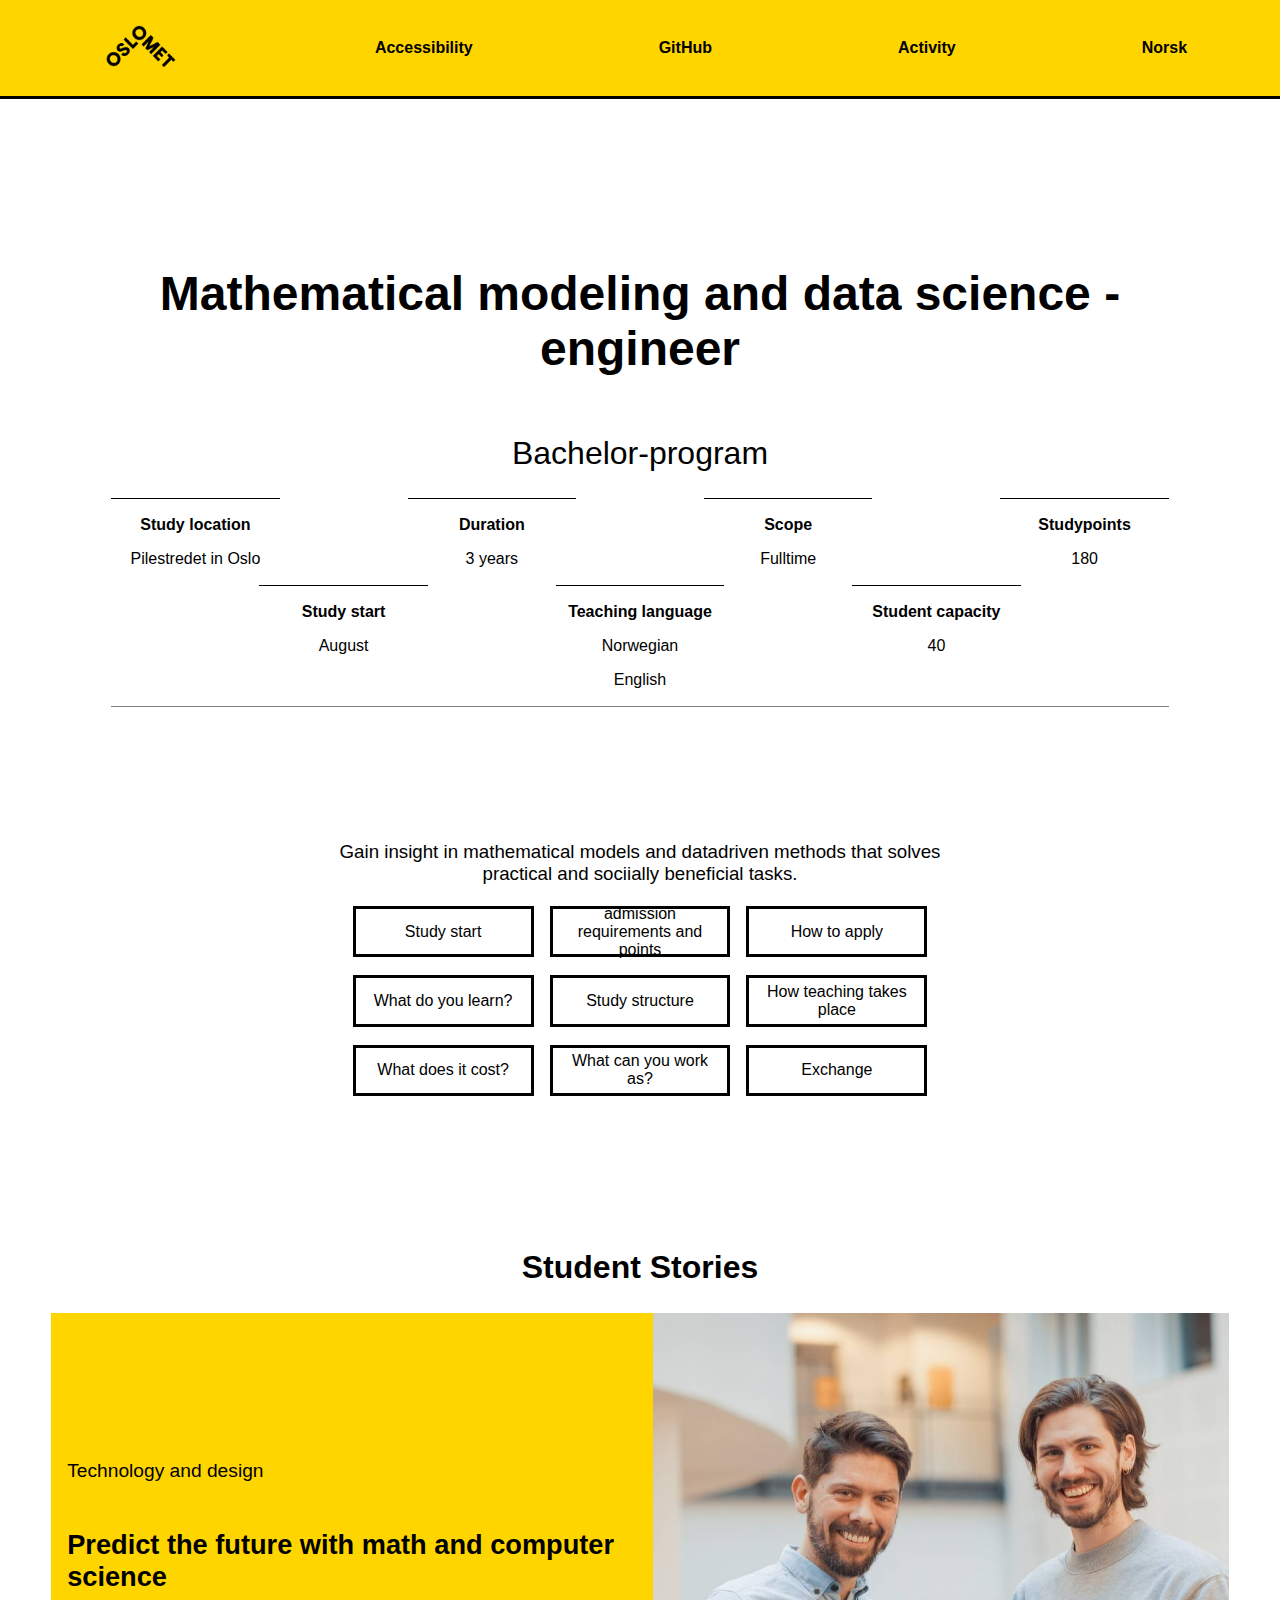
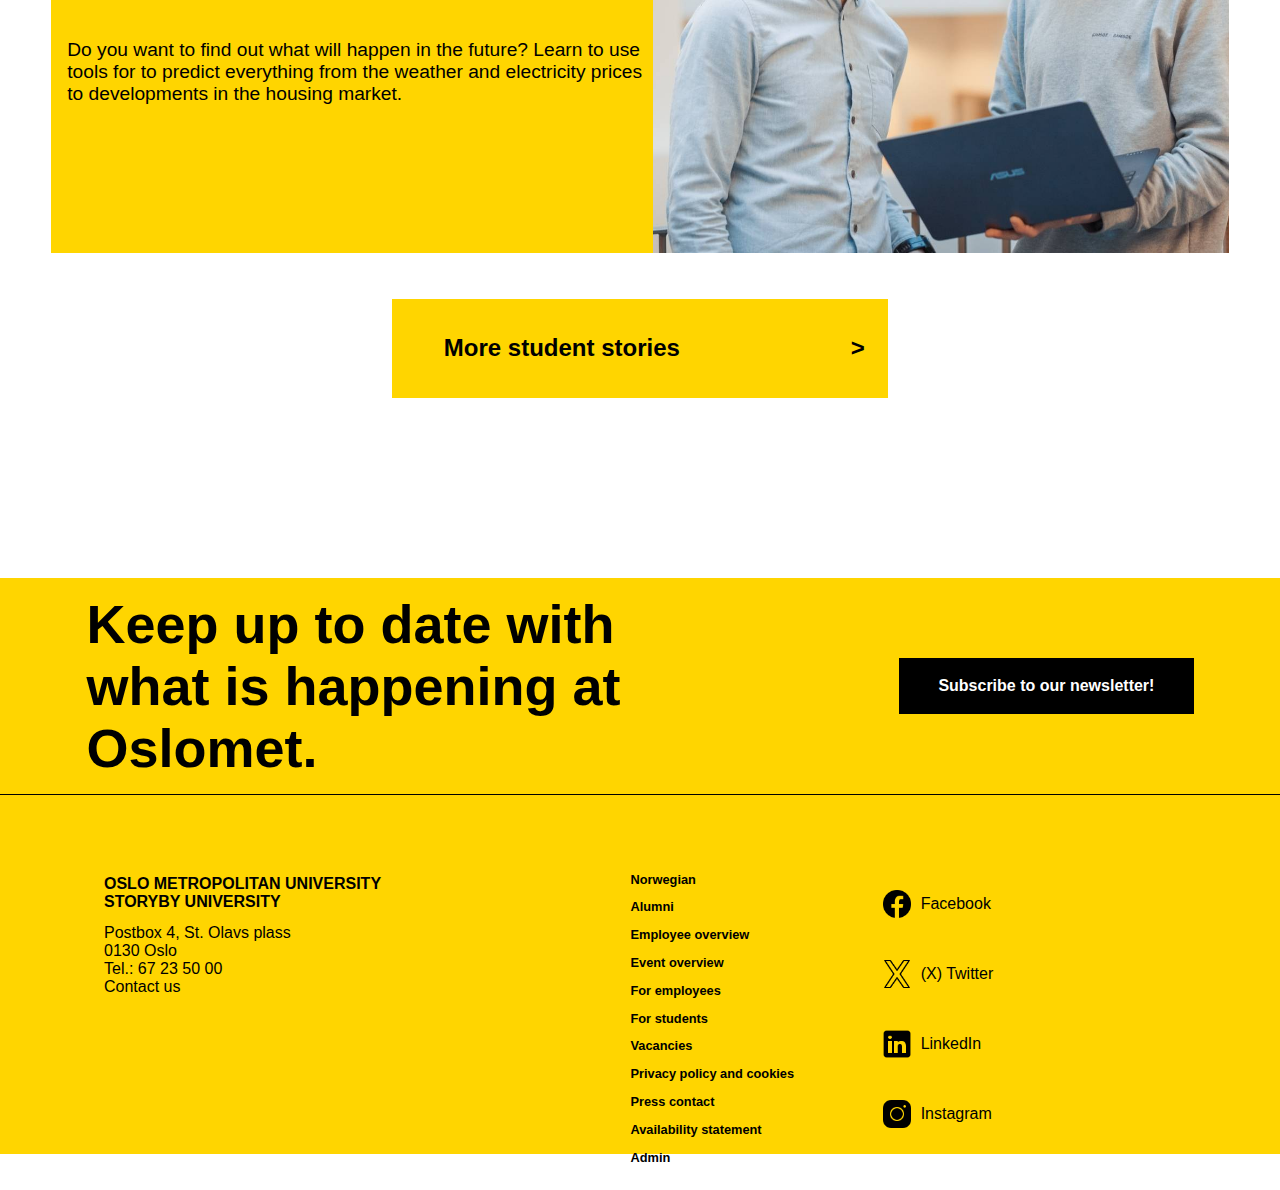
==== commit 73cc7c71: "Update EnglishIndex.html" ====
--- a/EnglishIndex.html
+++ b/EnglishIndex.html
@@ -91,7 +91,7 @@
 
             <div class="InfoSection" id="info-1">
                 <p>
-                    Informasjon om program, timeplaner, pensum, fadderuker og mye mer finner du på studiestartsiden for matematisk modellering og datavitenskap - ingeniør (student.oslomet.no).
+                    Information about the programme, timetables, syllabus, sponsor weeks and much more can be found on the study start page for mathematical modeling and computer science - engineering (student.oslomet.no).
                 </p>
                 <p>
                     NB! Please note that the timetable on the study start page is a timetable for all students on the college.
@@ -153,11 +153,37 @@
                 <p>
                     In the first year, you choose which of these specializations you want to take.
                 </p>
-                <p>INSERT BUTTONS</p>
+                <!-- Knappene som er inne i en knapp, skal vise utdypende info om hva du lærer -->
+                <p class="moreInfoButton" id="moreInfoButton-1" onclick="openMoreInfo('1')">Statistical and data-driven methods</p>
+                <p class="moreInfoButton" id="moreInfoButton-2" onclick="openMoreInfo('2')">Scientific calculations</p>
+                <p class="moreInfoButton" id="moreInfoButton-3" onclick="openMoreInfo('3')">Mathematics and physics</p>
+                <section>
+                    <!-- Den utdypende infoen som de tre knappene over skal vise -->
+                    <div class="moreInfoSection" id="moreInfo-1">
+                        <article>
+                            You learn about how you can use measured data coupled with data-driven and statistical methods to make calculations, for example of future electricity prices. <br>
+                            You learn how to solve complex and compound problems, and explore high-dimensional data types. <br>
+                            Modern methods within machine learning and artificial intelligence are central.
+                        </article>
+                    </div>
+                    <div class="moreInfoSection" id="moreInfo-2">
+                        <article>
+                            You learn to create efficient algorithms, data structures and source codes to solve mathematical and physical problems with numerical methods. <br>
+                            You learn to develop source code and methodology related to medical technology, biological processes and other things.
+                        </article>
+                    </div>
+                    <div class="moreInfoSection" id="moreInfo-3">
+                        <article>
+                            You explore algebraic structures, among other things related to deep learning and artificial intelligence. <br>
+                            You learn differential geometry on surfaces, group theory and code theory; mathematical structures, representation theory and category theory. <br>
+                            In physics, you learn about thermodynamics and statistical physics.
+                        </article>
+                    </div>
+                </section>
             </div>
             
             <div class="InfoSection" id="info-5">
-                <p>Info kommer etter hvert</p>
+                <p>Information will come later</p>
             </div>
 
             <div class="InfoSection" id="info-6">
--- a/style.css
+++ b/style.css
@@ -1,3 +1,7 @@
+:root {
+    --OsloMet-gul: rgb(255,213,0);
+}
+
 body {
     margin: 0;
     font-family: Moderat, Avenir, Helvetica, Arial, sans-serif;
@@ -9,14 +13,18 @@
 /* Start of the Navigation bar */
 
 nav {
-    background-color: rgb(255,213,0);
+    background-color: var(--OsloMet-gul);
     width: 100%;
     max-width: 100%;
-    height: 12vh;
+    height: 6em;
     display: flex;
     align-items: center;
     justify-content: space-around;
     border-bottom-style: solid;
+}
+
+nav a:nth-child(6) {
+    display: none;
 }
 
 nav p {
@@ -90,7 +98,7 @@
 .Bachelor-program td {
     border-top-style: solid;
     border-width: 0.1em;
-    width: 10vw;
+    width: 13vw;
     text-align: center;
 
 }
@@ -119,7 +127,8 @@
 section tr {
     display: flex;
     margin-bottom: 2vh;
-    gap: 3vw;
+    height: 4vw;
+    gap: 1em;
 }
 
 section td {
@@ -127,9 +136,8 @@
     place-content: center;
     border-style: solid;
     width: 100%;
-    height: 100%;
-    cursor: pointer;
-    height: 3em;
+    cursor: pointer;
+    padding: 1em;
 }
 
 .InfoSection {
@@ -140,19 +148,75 @@
     align-items: center;
     width: 60vw;
     min-height: 40vh;
-    background-color: rgb(255,213,0);
+    background-color: var(--OsloMet-gul);
 }
 
 .InfoSection p {
-    margin-left: 1vw;
+    padding: 1vw;
 }
 
 .InfoSection ul {
     list-style-type: disc;
-}
+    display: flex;
+    flex-direction: column;
+    text-align: start;
+    justify-content: flex-start;
+}
+
+.moreInfoSection {
+    display: none;
+    flex-direction: column;
+    justify-content: center;
+    align-items: center;
+    width: 50vw;
+    background-color: var(--OsloMet-gul);
+}
+
+.moreInfoButton {
+    cursor: pointer;
+    border-bottom: .2em solid black;
+    padding: 1em;
+    border-radius: 30%;
+}
+
+/* Styling for "Studiets oppbygging" */
+
+#info-5 {
+    display: none;
+}
+
+#info-5 ul{
+    list-style: none;
+    padding: 0;
+    display: flex;
+    flex-direction: row;
+    flex-wrap: wrap;
+    width: 50vw;
+    overflow: hidden;
+    justify-content: space-around;
+}
+
+#info-5 li {
+    border-top: 1px solid black;
+    text-align: center;
+    padding-top: 1em;
+    width: 10em;
+    font-size: .75rem;
+    font-weight: bolder;
+}
+
+#info-5 section {
+    display: none;
+    align-items: center;
+    justify-content: center;
+    padding: 0;
+}
+
+
+/* Slutt */
 
 .teknologiogdesign{
-    background-color: rgb(255,213,0);
+    background-color: var(--OsloMet-gul);
     display: flex;
     /* flex-wrap: wrap-reverse; */
     width: 92vw;
@@ -187,7 +251,7 @@
 
 #studenthistorier{
     margin-top: 4%; 
-    background-color: rgb(255,213,0);
+    background-color: var(--OsloMet-gul);
     width: 40%;
     padding: 1%;
     padding-right: 2%;
@@ -199,7 +263,7 @@
 }
 
 #studenthistorier:hover{
-    background-color: rgb(201, 168, 3);
+    background-color: var(--OsloMet-gul);
 }
 
 #studenthistorierknapp{
@@ -211,8 +275,9 @@
 
 /* Start of the footer */
 footer{
-    background-color: rgb(255,213,0);
+    background-color: var(--OsloMet-gul);
     height: 90vh;
+    height: 36rem;
     position: relative;
     z-index: 0;
 }
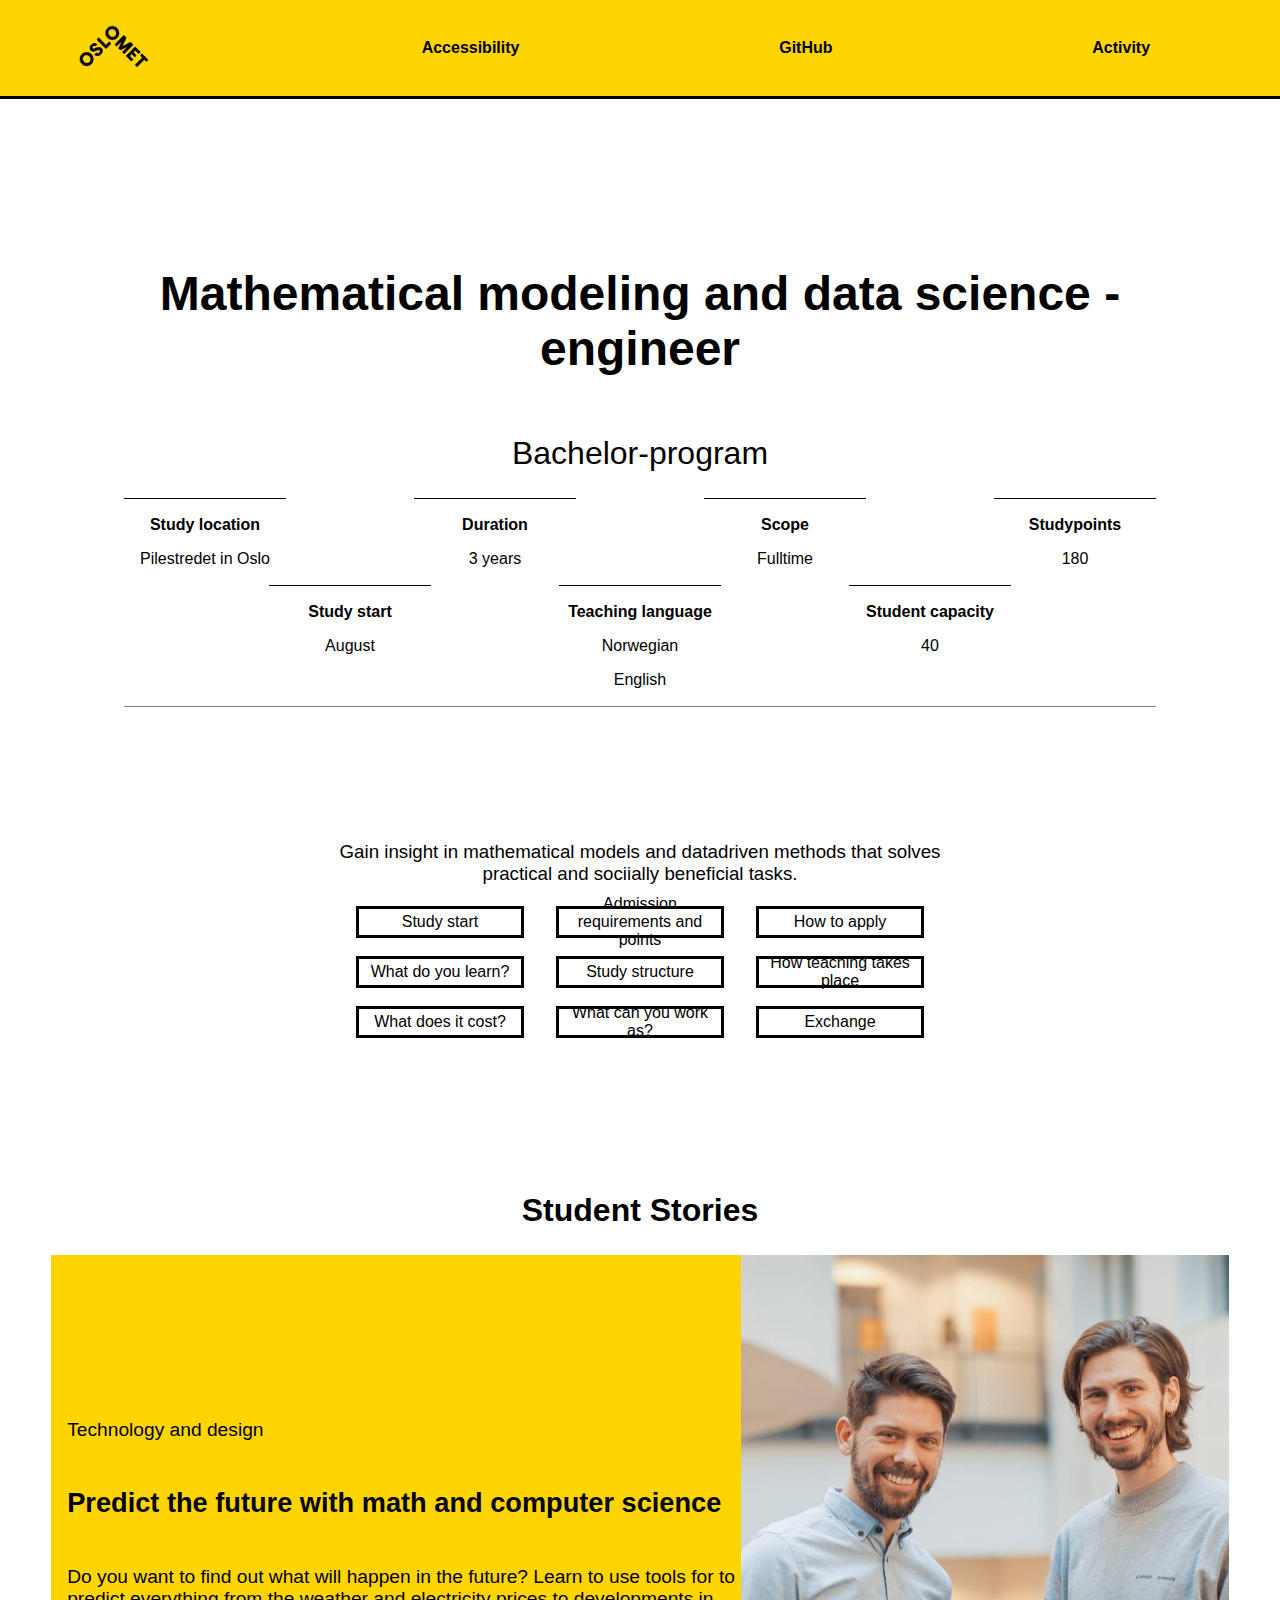
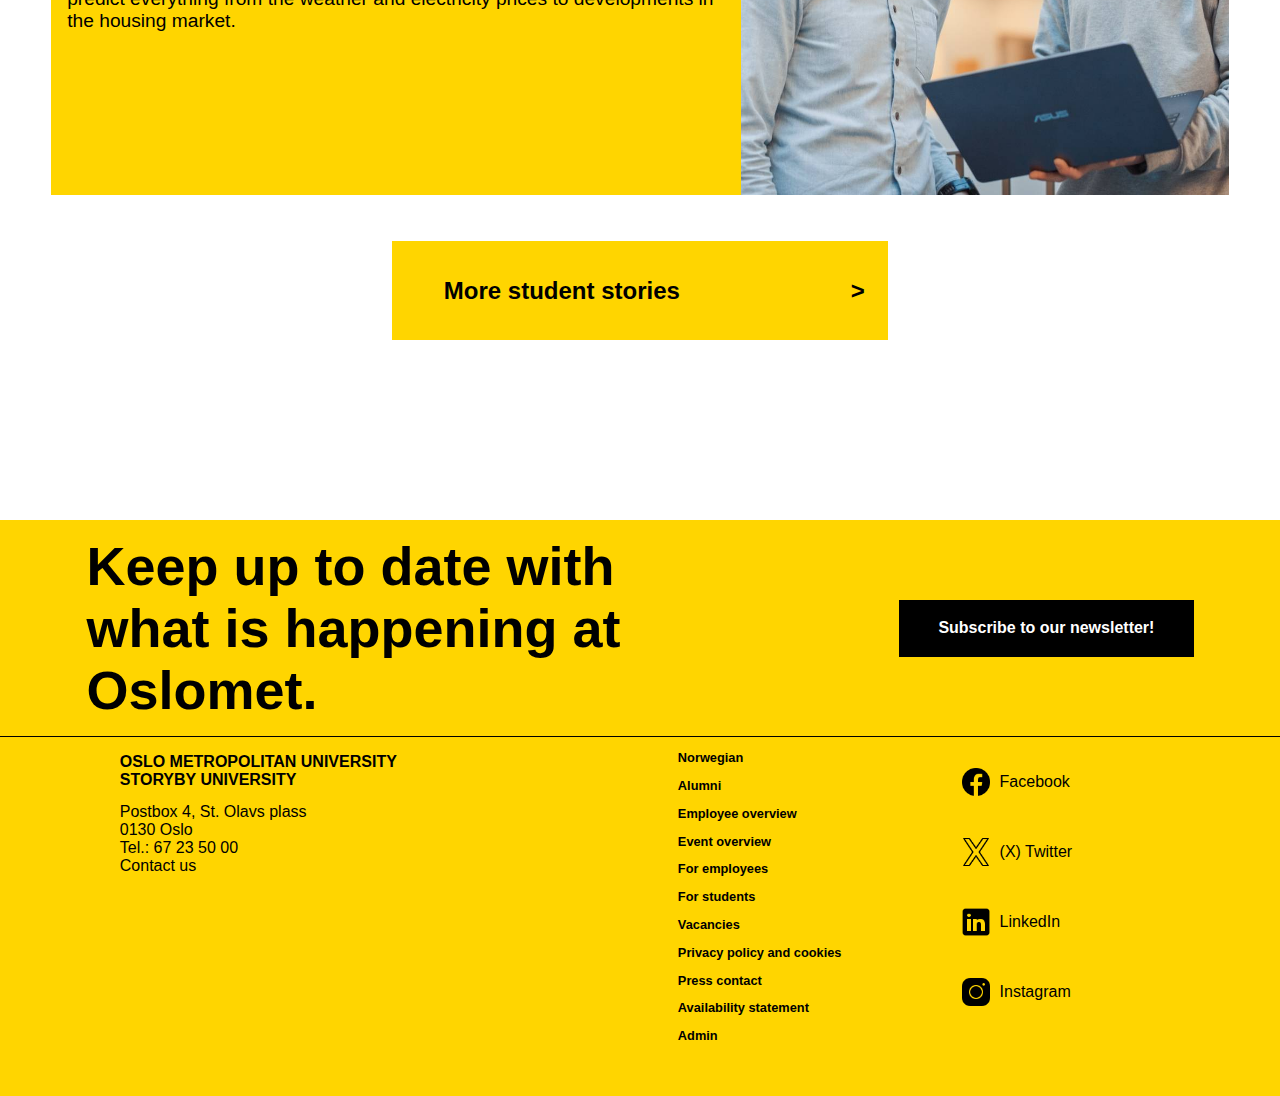
==== commit 1a248626: "Create EnglishIndex.html" ====
--- a/EnglishIndex.html
+++ b/EnglishIndex.html
@@ -74,7 +74,7 @@
             <table>
                 <tr>
                     <td class="InfoButton" id="button-1" onclick="openInfo('1')">Study start</td>
-                    <td class="InfoButton" id="button-2" onclick="openInfo('2')">admission requirements and points</td>
+                    <td class="InfoButton" id="button-2" onclick="openInfo('2')">Admission requirements and points</td>
                     <td class="InfoButton" id="button-3" onclick="openInfo('3')">How to apply</td>
                 </tr>
                 <tr>
--- a/style.css
+++ b/style.css
@@ -21,9 +21,15 @@
     align-items: center;
     justify-content: space-around;
     border-bottom-style: solid;
-}
-
-nav a:nth-child(6) {
+    position: relative;
+    z-index: 100;
+}
+
+nav a:first-child {
+    margin-left: -5vw;
+}
+
+nav a:nth-child(5) {
     display: none;
 }
 
@@ -34,18 +40,20 @@
     cursor: pointer;
 }
 
-/* #bottomNav {
-    top: 0;
-    width: 60%;
-    height: 12vh;
-    background-color: rgb(255,213,0);
-    display: none;
-    flex-direction: row;
+#bottomNav {
+    width: 100vw;
+    background-color: var(--OsloMet-gul);
+    display: none;
+    flex-direction: column;
     justify-content: space-around;
     align-items: center;
     position: absolute;
     z-index: 10;
-    margin-top: 12.4vh;
+    font-weight: bold;
+}
+
+#bottomNav a:nth-child(n) {
+    display: block;
 }
 
 #Cover {
@@ -57,7 +65,24 @@
     top: 0;
     position: fixed;
     z-index: 1;
-} */
+}
+
+@media screen and (max-width: 500px) {
+    nav a:nth-child(2),
+    nav a:nth-child(3),
+    nav a:nth-child(4) {
+        display: none;
+    }
+
+    nav a:nth-child(5) {
+        display: block;
+    }
+
+    #bottomNav {
+        display: none;
+    }
+    
+}
 
 /* End of Navigation Bar */
 
@@ -98,7 +123,7 @@
 .Bachelor-program td {
     border-top-style: solid;
     border-width: 0.1em;
-    width: 13vw;
+    width: 10em;
     text-align: center;
 
 }
@@ -127,17 +152,20 @@
 section tr {
     display: flex;
     margin-bottom: 2vh;
-    height: 4vw;
-    gap: 1em;
+    gap: 2em;
 }
 
 section td {
     display: grid;
     place-content: center;
     border-style: solid;
-    width: 100%;
     cursor: pointer;
-    padding: 1em;
+    width: 10em;
+    height: 3em;
+}
+
+.InfoButton{
+    height: 1.5rem;
 }
 
 .InfoSection {
@@ -218,9 +246,14 @@
 .teknologiogdesign{
     background-color: var(--OsloMet-gul);
     display: flex;
-    /* flex-wrap: wrap-reverse; */
     width: 92vw;
     height: 60vh;
+}
+
+@media screen and (max-width: 940px) {
+    .teknologiogdesign {
+        flex-direction: column-reverse;
+    }
 }
 
 .teknologiogdesign h3 {
@@ -240,7 +273,8 @@
 }
 
 .teknologiogdesign img {
-    width: 45vw;
+    vertical-align: bottom;
+    width: 100%;
     height: 100%;
     object-fit: cover;
 
@@ -276,7 +310,6 @@
 /* Start of the footer */
 footer{
     background-color: var(--OsloMet-gul);
-    height: 90vh;
     height: 36rem;
     position: relative;
     z-index: 0;
@@ -310,8 +343,8 @@
 
 #footerinfo{
     display: flex;
-    gap: 10vw;
-    margin: 5%;
+    justify-content: space-around;
+    margin-right: 10vw;
 }
 
 h2{
